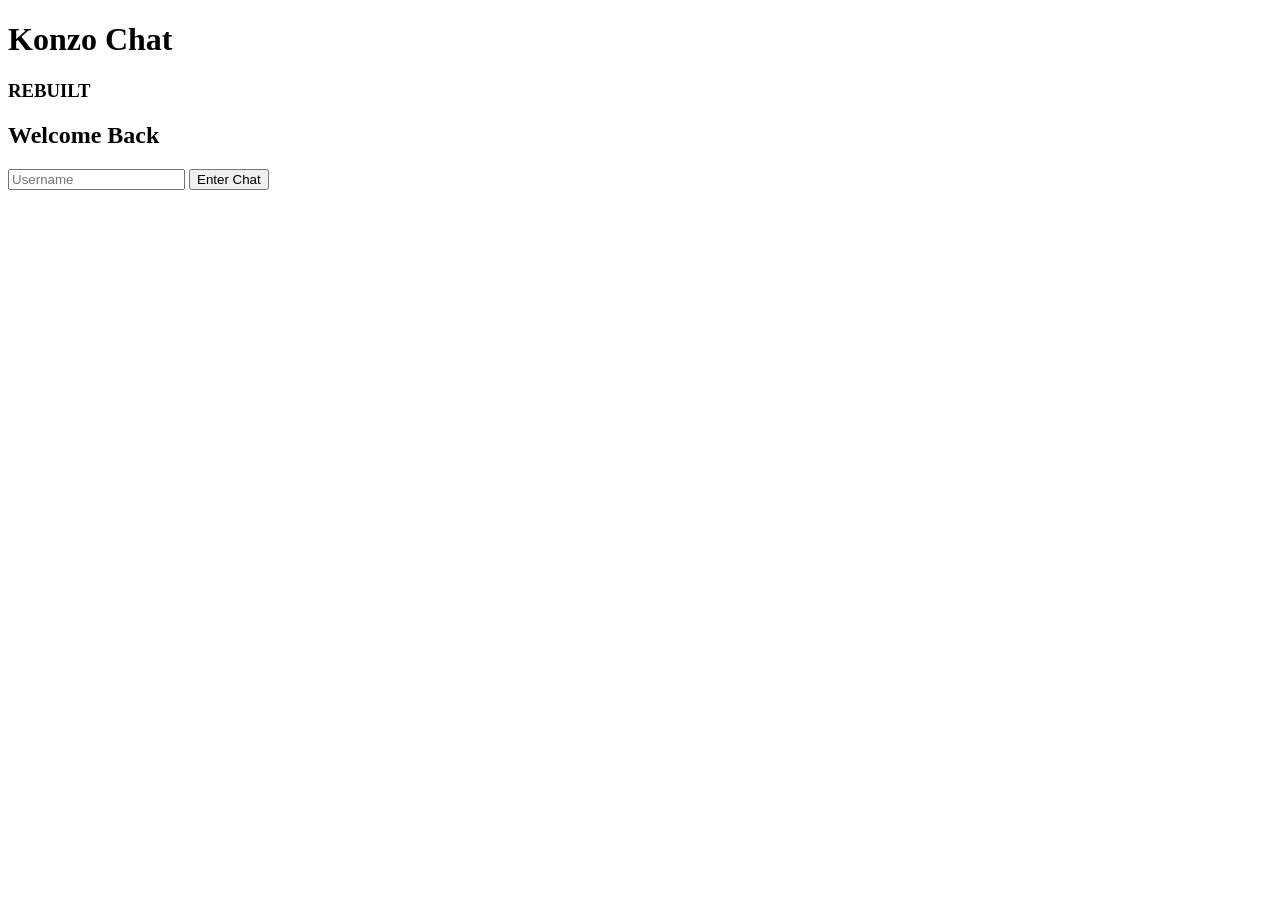
==== index.html @ 9f95dfa8 "Create index.html" ====
<!DOCTYPE html>
<html>
<head>
<title>Konzo Chat REBUILT</title>
<link rel="stylesheet" href="css/main.css">
</head>

<body>

<div class="logo">
    <h1>Konzo Chat</h1>
    <h3>REBUILT</h3>
</div>


<div class="login-box">

<h2>Welcome Back</h2>

<input id="username" placeholder="Username">

<button onclick="login()">
Enter Chat
</button>

</div>


<script src="js/auth.js"></script>

</body>
</html>
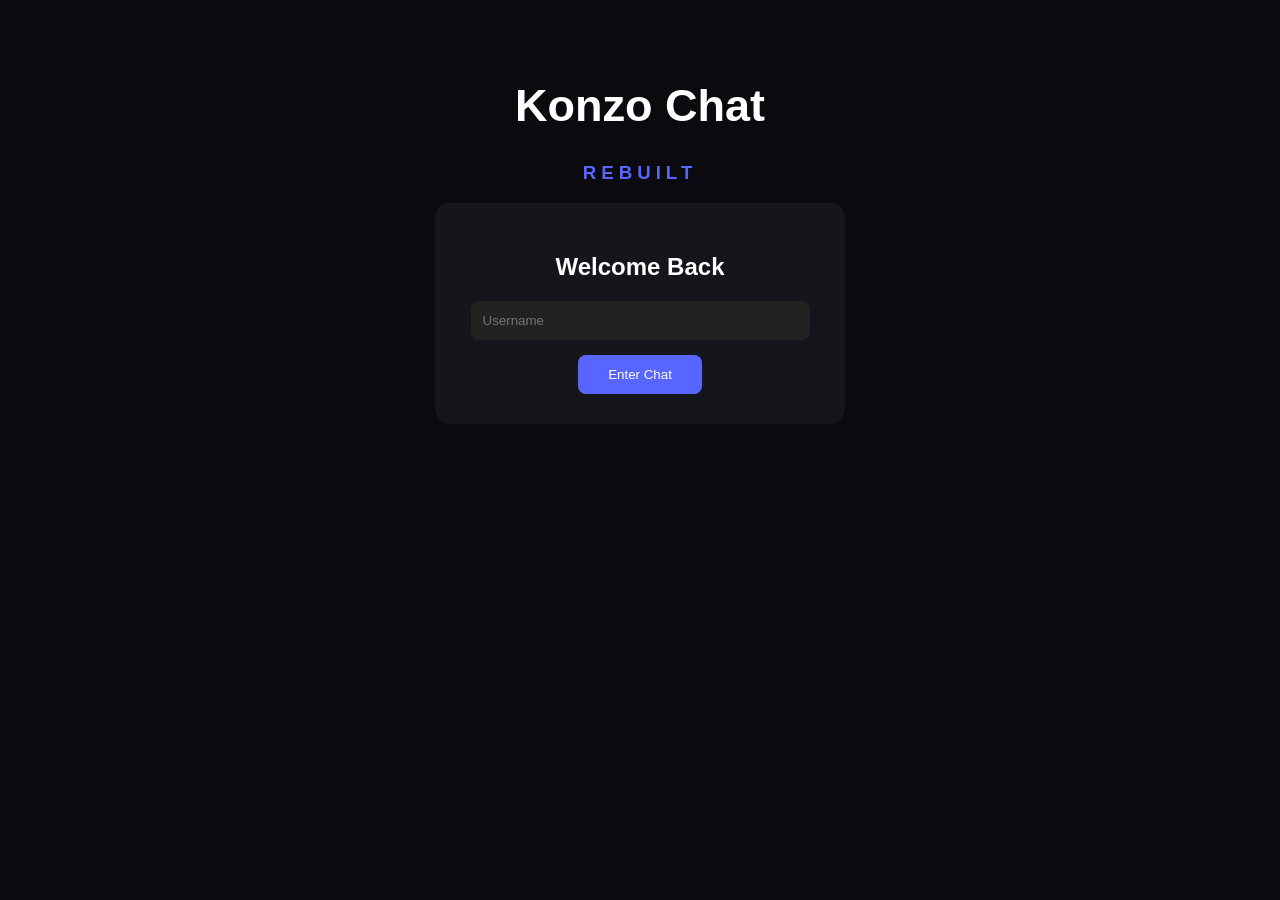
==== commit 7fd8ec89: "Update index.html" ====
--- a/index.html
+++ b/index.html
@@ -2,7 +2,7 @@
 <html>
 <head>
 <title>Konzo Chat REBUILT</title>
-<link rel="stylesheet" href="css/main.css">
+<link rel="stylesheet" href="main.css">
 </head>
 
 <body>
@@ -25,8 +25,5 @@
 
 </div>
 
-
-<script src="js/auth.js"></script>
-
 </body>
 </html>
--- a/main.css
+++ b/main.css
@@ -0,0 +1,59 @@
+body {
+    background:#0b0b0f;
+    color:white;
+    font-family:Arial, sans-serif;
+}
+
+
+.logo {
+    text-align:center;
+    margin-top:80px;
+}
+
+
+.logo h1 {
+    font-size:45px;
+}
+
+
+.logo h3 {
+    color:#5865ff;
+    letter-spacing:5px;
+}
+
+
+.login-box {
+
+width:350px;
+margin:auto;
+background:#15151c;
+padding:30px;
+border-radius:15px;
+text-align:center;
+
+}
+
+
+input {
+
+width:90%;
+padding:12px;
+background:#222;
+border:none;
+color:white;
+border-radius:8px;
+
+}
+
+
+button {
+
+margin-top:15px;
+padding:12px 30px;
+background:#5865ff;
+color:white;
+border:none;
+border-radius:8px;
+cursor:pointer;
+
+}
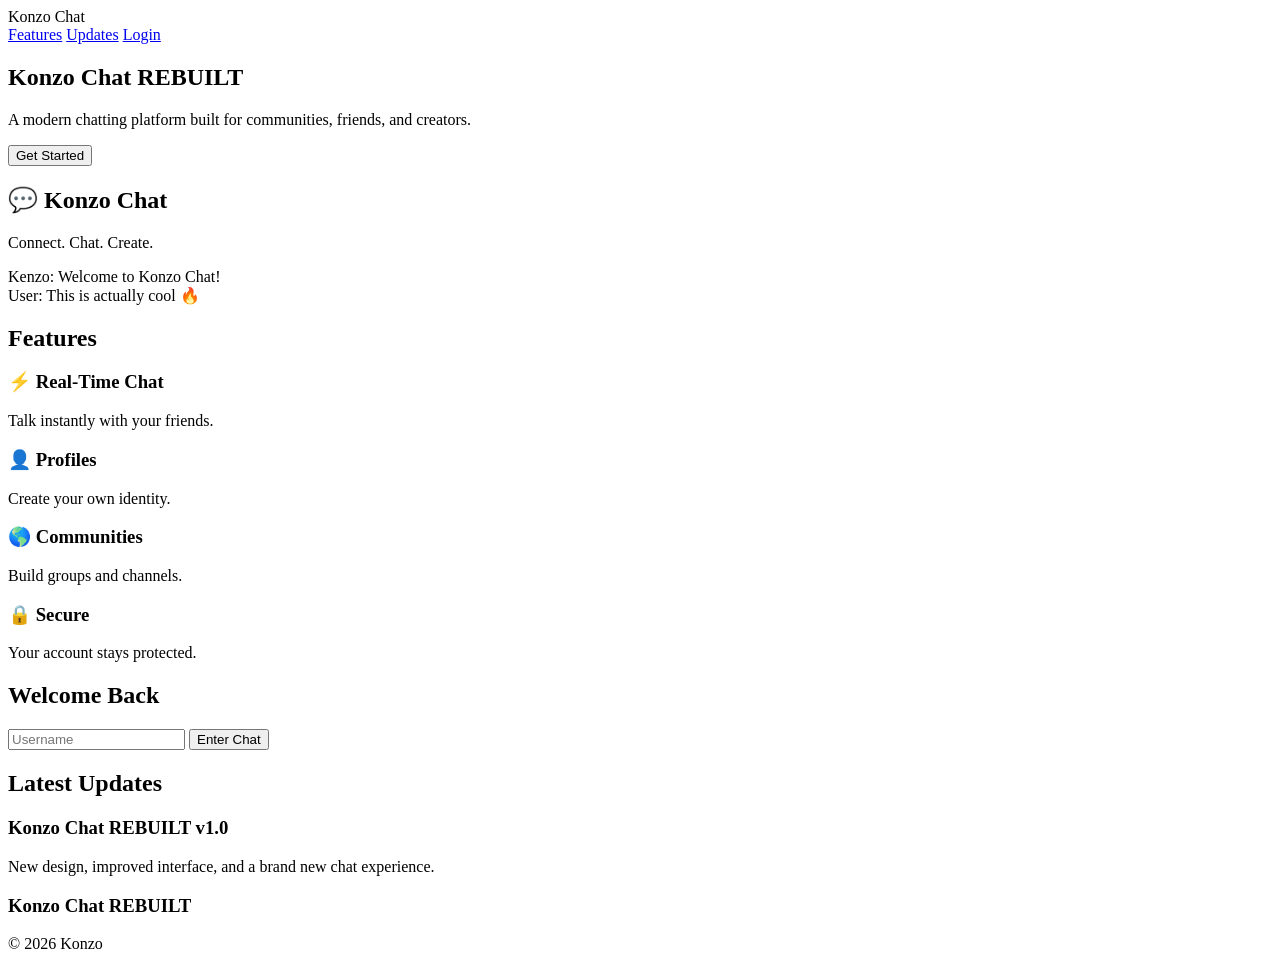
==== commit bf3ea4fa: "Update index.html" ====
--- a/index.html
+++ b/index.html
@@ -1,29 +1,277 @@
 <!DOCTYPE html>
 <html>
+
 <head>
+
 <title>Konzo Chat REBUILT</title>
-<link rel="stylesheet" href="main.css">
+
+<link rel="stylesheet" href="css/main.css">
+
 </head>
 
+
 <body>
 
-<div class="logo">
-    <h1>Konzo Chat</h1>
-    <h3>REBUILT</h3>
-</div>
+
+<nav>
+
+<div class="nav-logo">
+Konzo Chat
+</div>
+
+
+<div class="nav-links">
+
+<a href="#features">Features</a>
+
+<a href="#updates">Updates</a>
+
+<a href="#login">Login</a>
+
+</div>
+
+</nav>
+
+
+
+
+<section class="hero">
+
+
+<div class="hero-text">
+
+<h1>
+Konzo Chat
+<span>REBUILT</span>
+</h1>
+
+
+<p>
+A modern chatting platform built for communities,
+friends, and creators.
+</p>
+
+
+<button onclick="scrollLogin()">
+Get Started
+</button>
+
+
+</div>
+
+
+
+<div class="hero-card">
+
+<h2>
+💬 Konzo Chat
+</h2>
+
+
+<p>
+Connect. Chat. Create.
+</p>
+
+
+<div class="fake-message">
+Kenzo: Welcome to Konzo Chat!
+</div>
+
+
+<div class="fake-message">
+User: This is actually cool 🔥
+</div>
+
+
+</div>
+
+
+</section>
+
+
+
+
+
+<section id="features">
+
+
+<h2>
+Features
+</h2>
+
+
+
+<div class="features">
+
+
+<div class="card">
+
+<h3>
+⚡ Real-Time Chat
+</h3>
+
+<p>
+Talk instantly with your friends.
+</p>
+
+</div>
+
+
+
+
+<div class="card">
+
+<h3>
+👤 Profiles
+</h3>
+
+<p>
+Create your own identity.
+</p>
+
+</div>
+
+
+
+
+<div class="card">
+
+<h3>
+🌎 Communities
+</h3>
+
+<p>
+Build groups and channels.
+</p>
+
+</div>
+
+
+
+
+<div class="card">
+
+<h3>
+🔒 Secure
+</h3>
+
+<p>
+Your account stays protected.
+</p>
+
+</div>
+
+
+
+</div>
+
+</section>
+
+
+
+
+
+
+
+<section id="login">
 
 
 <div class="login-box">
 
-<h2>Welcome Back</h2>
-
-<input id="username" placeholder="Username">
+
+<h2>
+Welcome Back
+</h2>
+
+
+<input 
+id="username"
+placeholder="Username">
+
 
 <button onclick="login()">
 Enter Chat
 </button>
 
-</div>
+
+</div>
+
+
+</section>
+
+
+
+
+
+
+
+<section id="updates">
+
+
+<h2>
+Latest Updates
+</h2>
+
+
+<div class="update">
+
+
+<h3>
+Konzo Chat REBUILT v1.0
+</h3>
+
+
+<p>
+New design, improved interface,
+and a brand new chat experience.
+</p>
+
+
+</div>
+
+
+</section>
+
+
+
+
+
+
+<footer>
+
+
+<h3>
+Konzo Chat REBUILT
+</h3>
+
+
+<p>
+© 2026 Konzo
+</p>
+
+
+</footer>
+
+
+
+
+
+<script src="js/auth.js"></script>
+
+
+<script>
+
+function scrollLogin(){
+
+document
+.getElementById("login")
+.scrollIntoView();
+
+}
+
+</script>
+
 
 </body>
+
 </html>
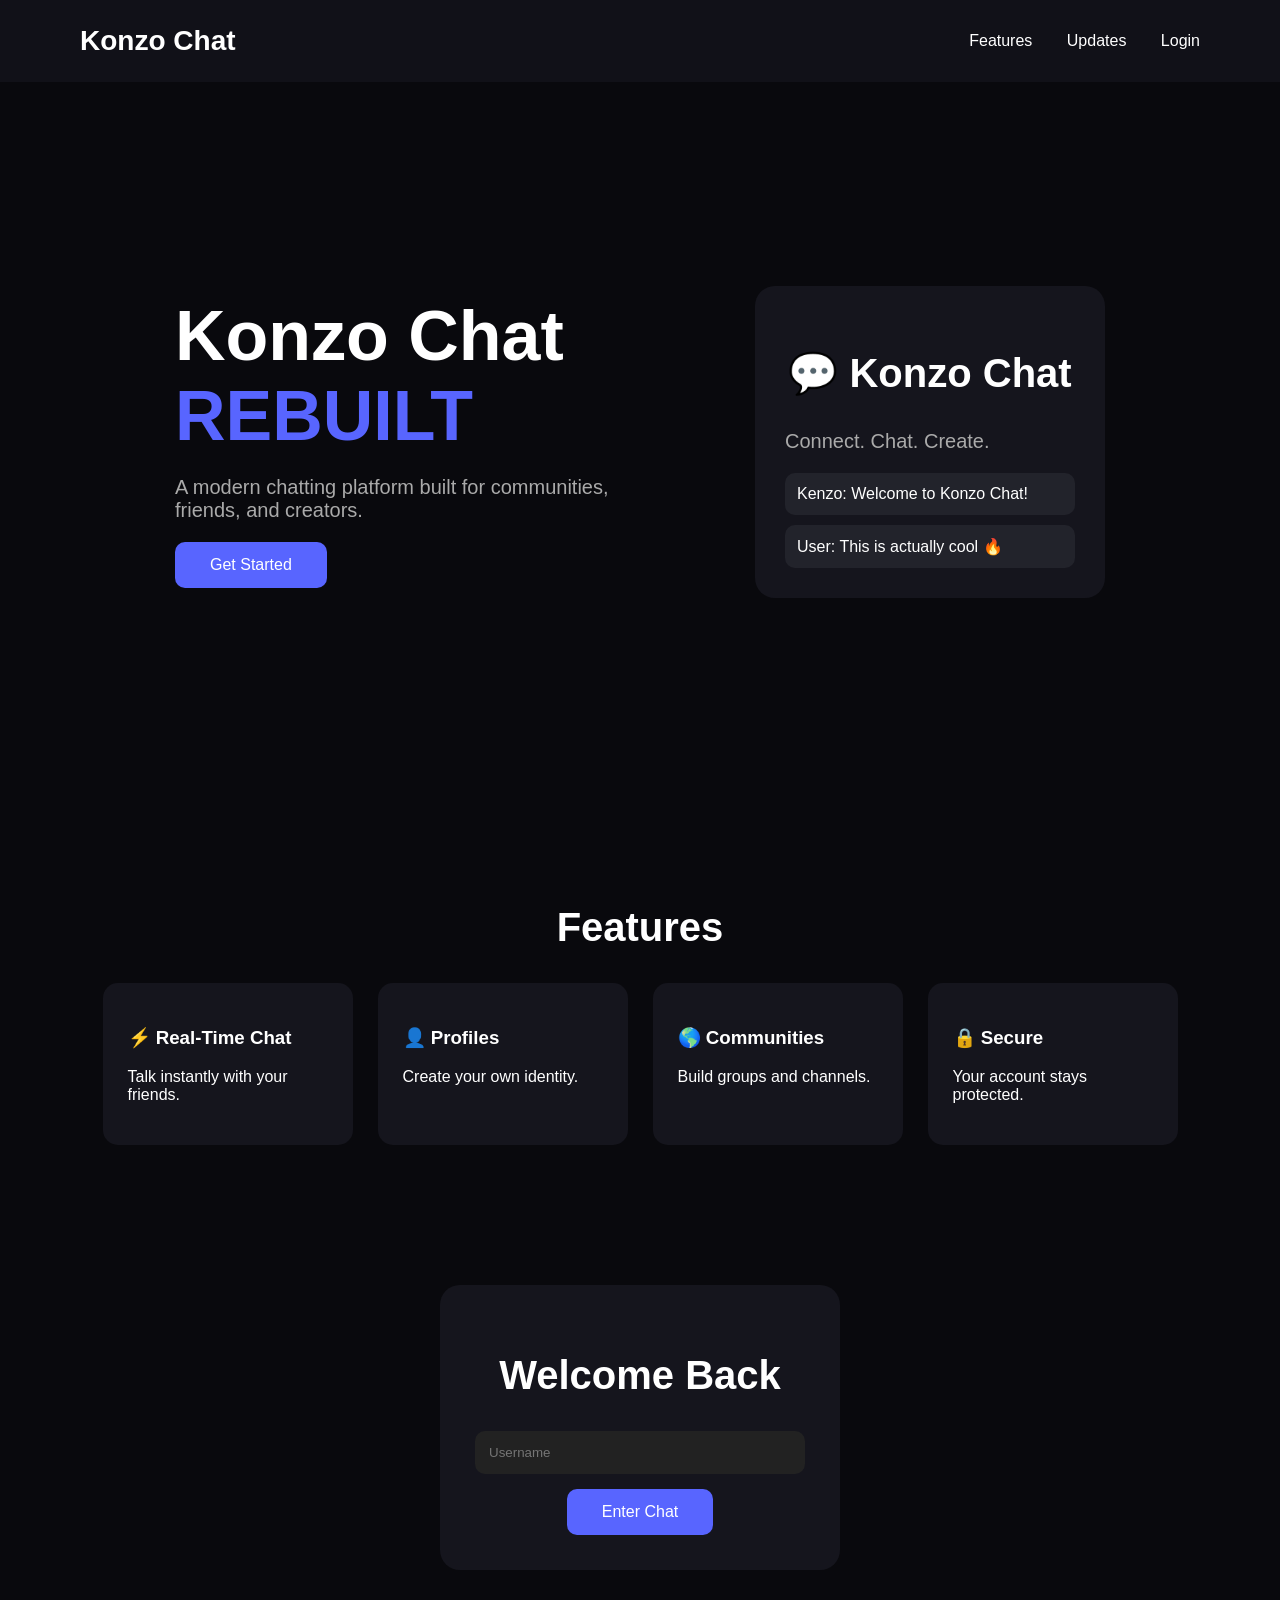
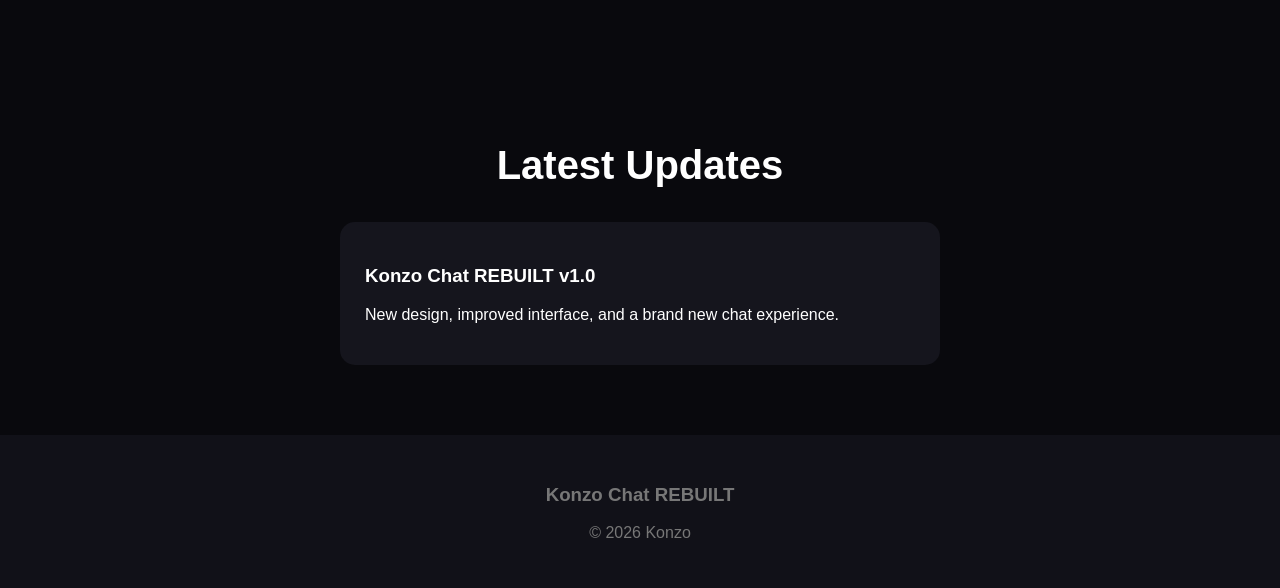
==== commit 8d516b78: "Update index.html" ====
--- a/index.html
+++ b/index.html
@@ -5,7 +5,7 @@
 
 <title>Konzo Chat REBUILT</title>
 
-<link rel="stylesheet" href="css/main.css">
+<link rel="stylesheet" href="main.css">
 
 </head>
 
--- a/main.css
+++ b/main.css
@@ -0,0 +1,192 @@
+* {
+    box-sizing: border-box;
+}
+
+html {
+    scroll-behavior: smooth;
+}
+
+body {
+    margin: 0;
+    background: #09090d;
+    color: white;
+    font-family: Arial, sans-serif;
+}
+
+
+/* NAV */
+
+nav {
+    display: flex;
+    justify-content: space-between;
+    align-items: center;
+    padding: 25px 80px;
+    background: #111118;
+}
+
+
+.nav-logo {
+    font-size: 28px;
+    font-weight: bold;
+}
+
+
+.nav-links a {
+    color: white;
+    text-decoration: none;
+    margin-left: 30px;
+}
+
+
+/* HERO */
+
+.hero {
+    min-height: 80vh;
+    display: flex;
+    justify-content: center;
+    align-items: center;
+    gap: 80px;
+    padding: 50px;
+}
+
+
+.hero-text {
+    max-width: 500px;
+}
+
+
+.hero h1 {
+    font-size: 70px;
+    margin: 0;
+}
+
+
+.hero h1 span {
+    color: #5865ff;
+}
+
+
+.hero p {
+    color: #aaa;
+    font-size: 20px;
+}
+
+
+
+button {
+    background: #5865ff;
+    color: white;
+    border: none;
+    padding: 14px 35px;
+    border-radius: 10px;
+    cursor: pointer;
+    font-size: 16px;
+}
+
+
+button:hover {
+    box-shadow: 0 0 20px #5865ff;
+}
+
+
+/* PREVIEW CARD */
+
+.hero-card {
+    background: #15151d;
+    padding: 30px;
+    border-radius: 20px;
+    width: 350px;
+}
+
+
+.fake-message {
+    background: #22232b;
+    padding: 12px;
+    margin-top: 10px;
+    border-radius: 10px;
+}
+
+
+
+/* FEATURES */
+
+section {
+    padding: 70px 80px;
+}
+
+
+section h2 {
+    text-align: center;
+    font-size: 40px;
+}
+
+
+.features {
+    display: flex;
+    justify-content: center;
+    gap: 25px;
+    flex-wrap: wrap;
+}
+
+
+.card {
+    background:#15151d;
+    width:250px;
+    padding:25px;
+    border-radius:15px;
+}
+
+
+
+/* LOGIN */
+
+.login-box {
+
+width:400px;
+margin:auto;
+background:#15151d;
+padding:35px;
+border-radius:20px;
+text-align:center;
+
+}
+
+
+input {
+
+width:100%;
+padding:14px;
+background:#222;
+border:0;
+border-radius:10px;
+color:white;
+margin-bottom:15px;
+
+}
+
+
+
+/* UPDATES */
+
+.update {
+
+background:#15151d;
+padding:25px;
+border-radius:15px;
+max-width:600px;
+margin:auto;
+
+}
+
+
+
+/* FOOTER */
+
+footer {
+
+background:#111118;
+text-align:center;
+padding:30px;
+color:#777;
+
+}
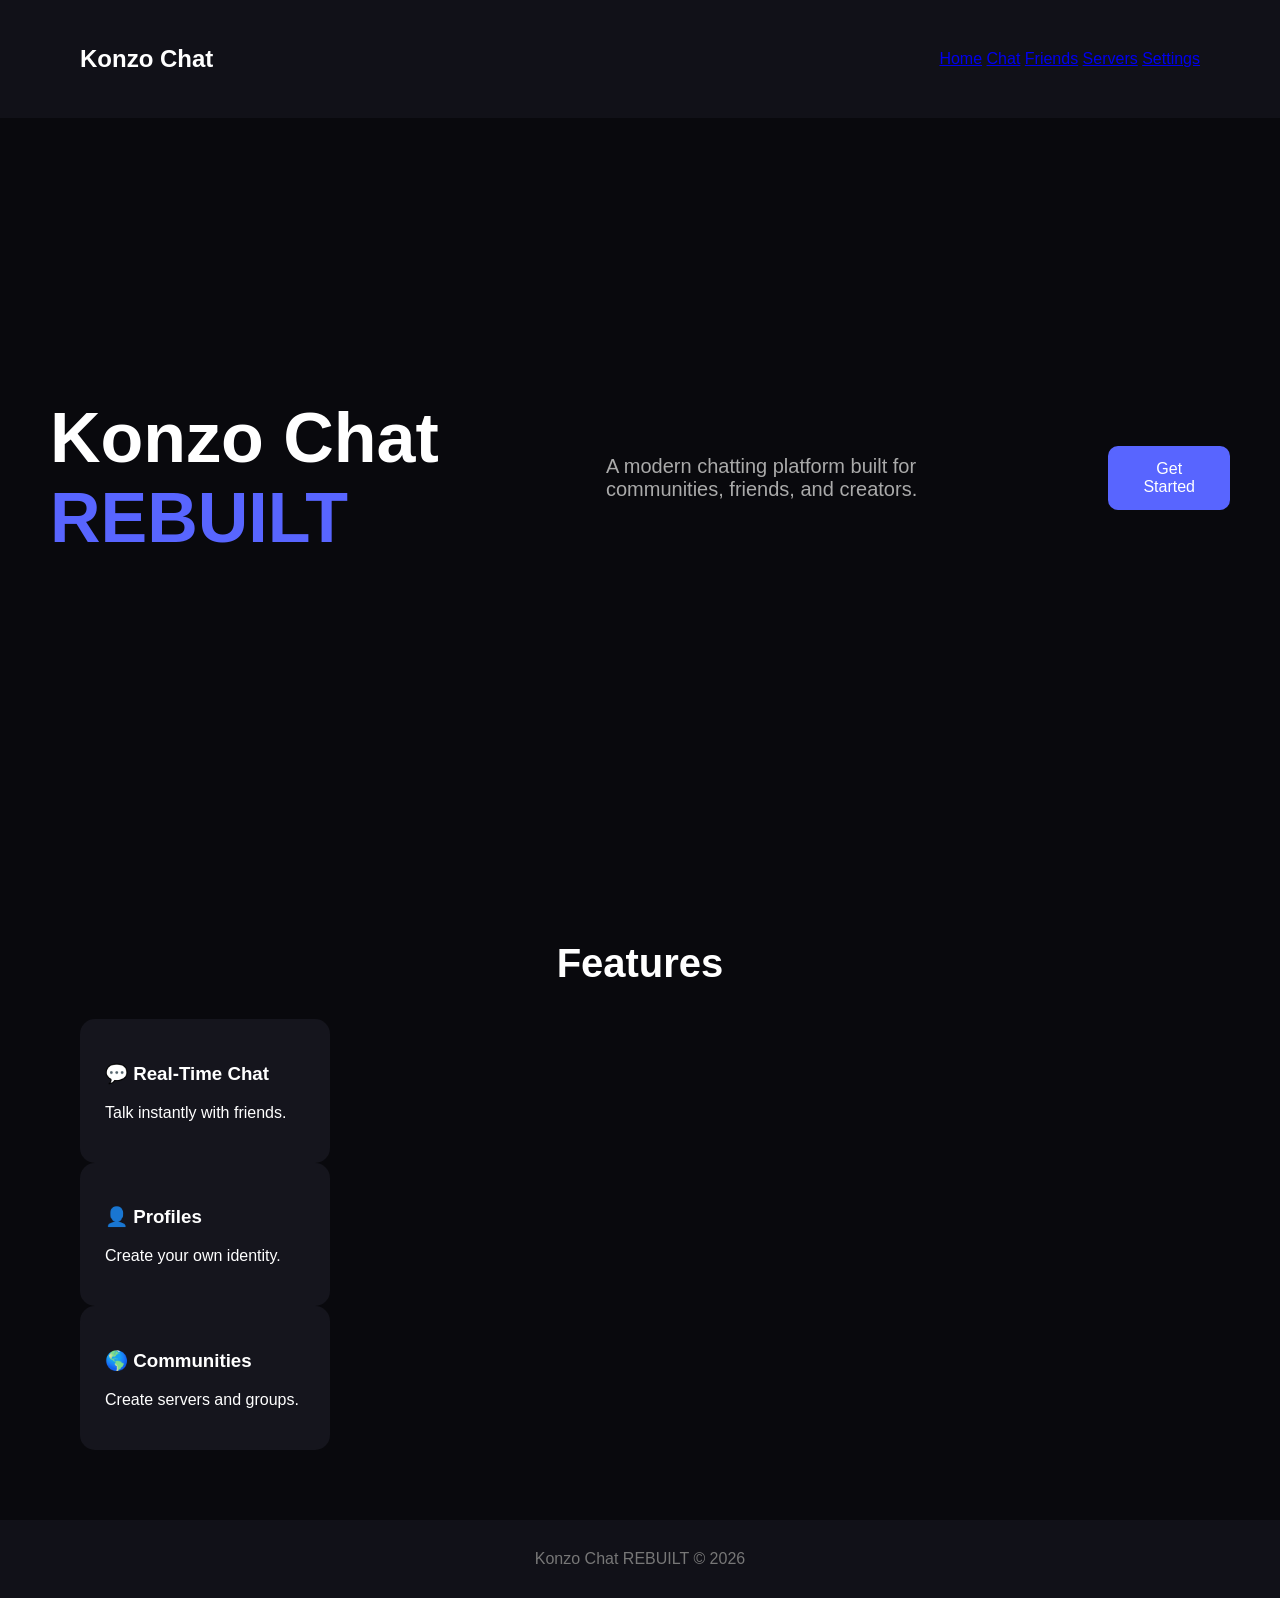
==== commit d6a4d13f: "Update index.html" ====
--- a/index.html
+++ b/index.html
@@ -2,165 +2,68 @@
 <html>
 
 <head>
-
 <title>Konzo Chat REBUILT</title>
-
 <link rel="stylesheet" href="main.css">
-
 </head>
-
 
 <body>
 
-
 <nav>
 
-<div class="nav-logo">
-Konzo Chat
-</div>
+<h2>Konzo Chat</h2>
 
-
-<div class="nav-links">
-
-<a href="#features">Features</a>
-
-<a href="#updates">Updates</a>
-
-<a href="#login">Login</a>
-
+<div>
+<a href="index.html">Home</a>
+<a href="chat.html">Chat</a>
+<a href="friends.html">Friends</a>
+<a href="servers.html">Servers</a>
+<a href="settings.html">Settings</a>
 </div>
 
 </nav>
 
 
-
-
 <section class="hero">
 
-
-<div class="hero-text">
-
 <h1>
-Konzo Chat
-<span>REBUILT</span>
+Konzo Chat <span>REBUILT</span>
 </h1>
 
-
 <p>
-A modern chatting platform built for communities,
-friends, and creators.
+A modern chatting platform built for communities, friends, and creators.
 </p>
 
-
-<button onclick="scrollLogin()">
+<a href="login.html">
+<button>
 Get Started
 </button>
-
-
-</div>
-
-
-
-<div class="hero-card">
-
-<h2>
-💬 Konzo Chat
-</h2>
-
-
-<p>
-Connect. Chat. Create.
-</p>
-
-
-<div class="fake-message">
-Kenzo: Welcome to Konzo Chat!
-</div>
-
-
-<div class="fake-message">
-User: This is actually cool 🔥
-</div>
-
-
-</div>
-
+</a>
 
 </section>
 
 
+<section>
 
+<h2>Features</h2>
 
+<div class="cards">
 
-<section id="features">
-
-
-<h2>
-Features
-</h2>
-
-
-
-<div class="features">
+<div class="card">
+<h3>💬 Real-Time Chat</h3>
+<p>Talk instantly with friends.</p>
+</div>
 
 
 <div class="card">
-
-<h3>
-⚡ Real-Time Chat
-</h3>
-
-<p>
-Talk instantly with your friends.
-</p>
-
+<h3>👤 Profiles</h3>
+<p>Create your own identity.</p>
 </div>
 
 
-
-
 <div class="card">
-
-<h3>
-👤 Profiles
-</h3>
-
-<p>
-Create your own identity.
-</p>
-
+<h3>🌎 Communities</h3>
+<p>Create servers and groups.</p>
 </div>
-
-
-
-
-<div class="card">
-
-<h3>
-🌎 Communities
-</h3>
-
-<p>
-Build groups and channels.
-</p>
-
-</div>
-
-
-
-
-<div class="card">
-
-<h3>
-🔒 Secure
-</h3>
-
-<p>
-Your account stays protected.
-</p>
-
-</div>
-
 
 
 </div>
@@ -168,110 +71,10 @@
 </section>
 
 
-
-
-
-
-
-<section id="login">
-
-
-<div class="login-box">
-
-
-<h2>
-Welcome Back
-</h2>
-
-
-<input 
-id="username"
-placeholder="Username">
-
-
-<button onclick="login()">
-Enter Chat
-</button>
-
-
-</div>
-
-
-</section>
-
-
-
-
-
-
-
-<section id="updates">
-
-
-<h2>
-Latest Updates
-</h2>
-
-
-<div class="update">
-
-
-<h3>
-Konzo Chat REBUILT v1.0
-</h3>
-
-
-<p>
-New design, improved interface,
-and a brand new chat experience.
-</p>
-
-
-</div>
-
-
-</section>
-
-
-
-
-
-
 <footer>
-
-
-<h3>
-Konzo Chat REBUILT
-</h3>
-
-
-<p>
-© 2026 Konzo
-</p>
-
-
+Konzo Chat REBUILT © 2026
 </footer>
 
 
-
-
-
-<script src="js/auth.js"></script>
-
-
-<script>
-
-function scrollLogin(){
-
-document
-.getElementById("login")
-.scrollIntoView();
-
-}
-
-</script>
-
-
 </body>
-
 </html>
